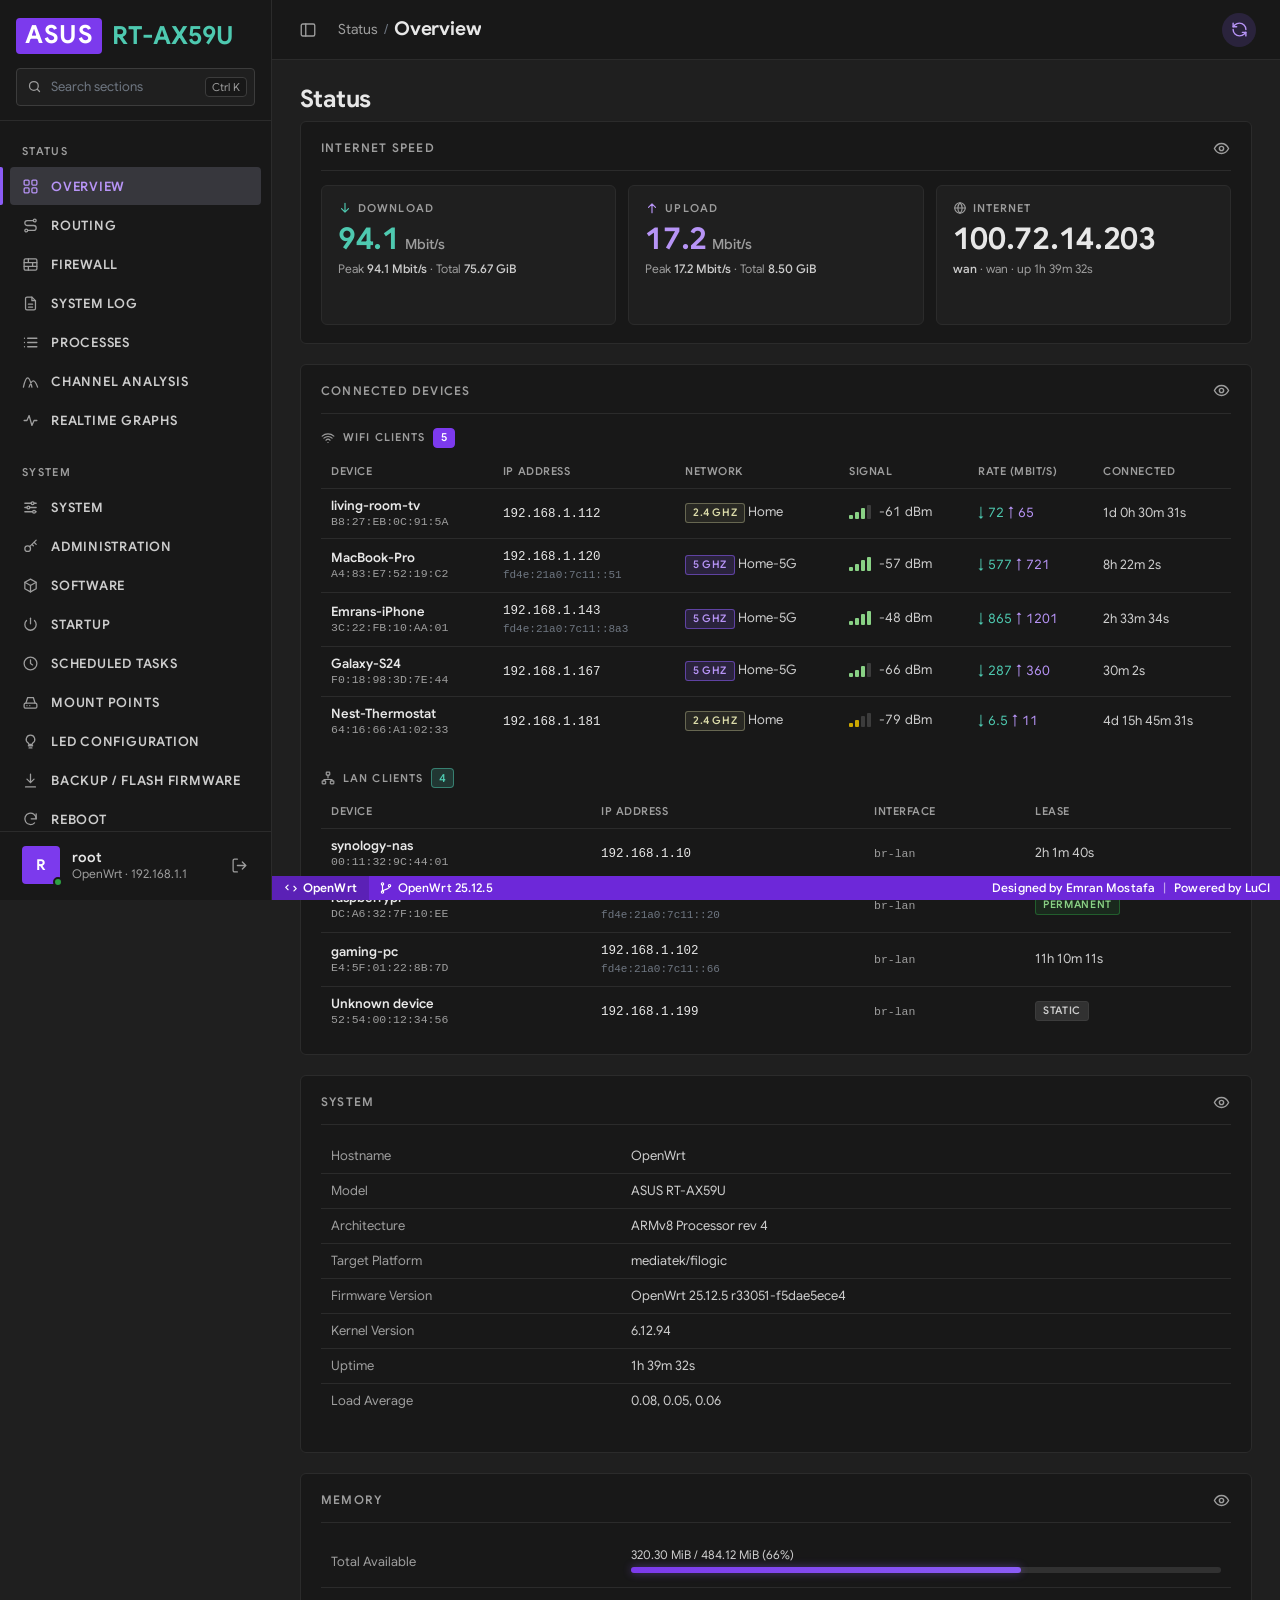
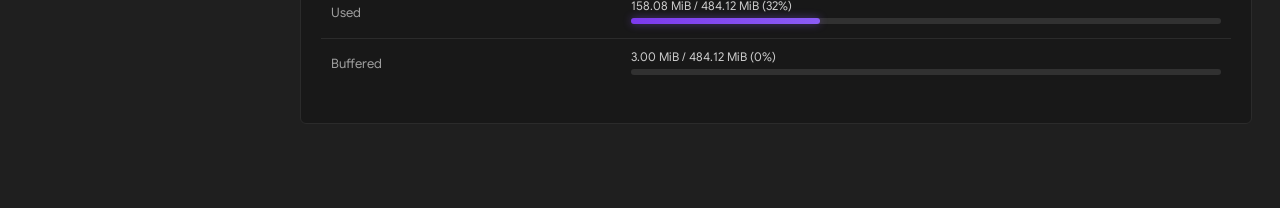
==== preview/index.html @ 1efe2fd7 "Violet: VS Code inspired LuCI theme for OpenWrt 25.12 A dark LuCI theme built for the ASUS RT-AX59U " ====
<!DOCTYPE html>
<!--
  Static preview of the Violet theme (Status > Overview) with fake router data.
  Mirrors the markup produced by header.ut / footer.ut. Serve this folder's
  parent over HTTP (see README) and open /preview/index.html.
-->
<html lang="en" data-darkmode="true">
<head>
	<meta charset="utf-8">
	<title>OpenWrt | Overview</title>
	<meta name="viewport" content="width=device-width, initial-scale=1">
	<link rel="stylesheet" href="../luci-theme-violet/htdocs/luci-static/violet/cascade.css">
	<link rel="icon" href="../luci-theme-violet/htdocs/luci-static/violet/logo.svg" sizes="any">
	<script>
		var m = location.search.match(/mode=(light|dark)/);
		if (m) document.documentElement.setAttribute('data-darkmode', m[1] == 'dark');
	</script>
</head>
<body class="lang_en Overview" data-page="admin-status-overview">
	<aside id="vl-sidebar">
		<a class="brand" href="#" title="ASUS RT-AX59U">
			<span class="brand-vendor">ASUS</span>
			<span class="brand-model">RT-AX59U</span>
		</a>
		<div class="vl-search">
			<svg viewBox="0 0 24 24" fill="none" stroke="currentColor" stroke-width="2" stroke-linecap="round" aria-hidden="true"><circle cx="11" cy="11" r="7"/><path d="m20 20-3.5-3.5"/></svg>
			<input type="search" id="vl-search" placeholder="Search sections" autocomplete="off" spellcheck="false">
			<kbd id="vl-search-kbd">Ctrl K</kbd>
		</div>
		<nav id="vl-nav"><ul class="nav" id="topmenu" style="display:none"></ul></nav>
		<div class="vl-user">
			<span class="vl-avatar">R</span>
			<span class="vl-user-meta">
				<span class="vl-user-name" style="display:block">root</span>
				<span class="vl-user-sub" style="display:block">OpenWrt &middot; 192.168.1.1</span>
			</span>
			<a class="vl-logout" href="#" title="Log out"><svg viewBox="0 0 24 24" fill="none" stroke="currentColor" stroke-width="1.8" stroke-linecap="round" stroke-linejoin="round"><path d="M9 21H5a2 2 0 0 1-2-2V5a2 2 0 0 1 2-2h4M16 17l5-5-5-5M21 12H9"/></svg></a>
		</div>
	</aside>
	<div id="vl-scrim"></div>

	<div id="vl-main">
		<header>
			<button type="button" id="vl-toggle" title="Toggle sidebar"><svg viewBox="0 0 24 24" fill="none" stroke="currentColor" stroke-width="1.8" stroke-linecap="round" stroke-linejoin="round"><rect x="3" y="4" width="18" height="16" rx="2"/><path d="M9 4v16"/></svg></button>
			<div id="vl-crumbs"><span class="crumb">Overview</span></div>
			<div id="indicators" class="pull-right"><span data-indicator="poll-status" data-clickable="true" data-style="active" onclick="var p=this.getAttribute('data-style')=='active';this.setAttribute('data-style',p?'inactive':'active');this.firstChild.data=p?'Paused':'Refreshing'">Refreshing</span></div>
		</header>

		<div id="maincontent" class="container">
			<div id="tabmenu" style="display:none"></div>
			<div id="view">
				<h2 name="content">Status</h2>
				<div id="includes"></div>
			</div>
		</div>

		<footer>
			<a class="sb-item sb-remote" href="#"><svg viewBox="0 0 24 24" fill="none" stroke="currentColor" stroke-width="2" stroke-linecap="round" stroke-linejoin="round"><path d="m7 15-4-4 4-4M17 9l4 4-4 4"/></svg>OpenWrt</a>
			<a class="sb-item sb-hide-sm" href="#"><svg viewBox="0 0 24 24" fill="none" stroke="currentColor" stroke-width="2" stroke-linecap="round" stroke-linejoin="round"><circle cx="6" cy="5" r="2"/><circle cx="6" cy="19" r="2"/><circle cx="18" cy="8" r="2"/><path d="M6 7v10M18 10c0 4-6 3-12 7"/></svg>OpenWrt 25.12.5</a>
			<span class="sb-spacer"></span>
			<ul class="breadcrumb" id="modemenu" style="display:none"></ul>
			<span class="sb-item sb-credit"><span>Designed by Emran Mostafa</span><span class="sb-sep" aria-hidden="true">|</span><a href="#">Powered by LuCI</a></span>
		</footer>
	</div>

	<script src="modules.js"></script>
	<script src="luci-mock.js"></script>
	<script>
		/* Same structure and Hide/Show behaviour as LuCI's view/status/index.js */
		function toggleSection(container, ev) {
			const btn = ev.currentTarget;
			const hide = btn.getAttribute('data-style') != 'active';

			btn.setAttribute('data-style', hide ? 'active' : 'inactive');
			btn.setAttribute('class', hide ? 'label notice' : 'label');
			btn.firstChild.data = hide ? 'Show' : 'Hide';
			btn.blur();

			container.style.display = hide ? 'none' : '';
		}

		function section(title, content) {
			return E('div', { 'class': 'cbi-section fade-in' }, [
				E('div', { 'class': 'cbi-title' }, [
					E('h3', { 'style': 'display: flex; justify-content: space-between' }, [
						title,
						E('span', {
							'class': 'label',
							'style': 'display: flex; align-items: center; justify-content: center; min-width: 4em',
							'data-style': 'inactive',
							'data-indicator': 'poll-status',
							'data-clickable': 'true',
							'click': (ev) => toggleSection(content, ev)
						}, 'Hide')
					])
				]),
				content
			]);
		}

		function tableRows(rows) {
			return E('table', { 'class': 'table' }, rows.map(r => E('tr', { 'class': 'tr' }, [
				E('td', { 'class': 'td left', 'width': '33%' }, r[0]),
				E('td', { 'class': 'td left' }, r[1])
			])));
		}

		function bar(used, total) {
			const pc = Math.floor(used / total * 100);
			return E('div', { 'class': 'cbi-progressbar', 'title': '%1024.2mB / %1024.2mB (%d%%)'.format(used, total, pc) }, E('div', { 'style': 'width:' + pc + '%' }));
		}

		const includes = [ 'view.status.include.00_violet_speed', 'view.status.include.01_violet_clients' ];
		const host = document.getElementById('includes');

		Promise.all(includes.map(n => L.require(n))).then(mods => {
			const containers = mods.map(mod => {
				const c = E('div');
				host.appendChild(section(mod.title, c));
				return c;
			});

			host.appendChild(section('System', tableRows([
				[ 'Hostname', 'OpenWrt' ], [ 'Model', 'ASUS RT-AX59U' ], [ 'Architecture', 'ARMv8 Processor rev 4' ],
				[ 'Target Platform', 'mediatek/filogic' ], [ 'Firmware Version', 'OpenWrt 25.12.5 r33051-f5dae5ece4' ],
				[ 'Kernel Version', '6.12.94' ], [ 'Uptime', '1h 39m 32s' ], [ 'Load Average', '0.08, 0.05, 0.06' ]
			])));

			host.appendChild(section('Memory', tableRows([
				[ 'Total Available', bar(335860736, 507637760) ],
				[ 'Used', bar(165761024, 507637760) ],
				[ 'Buffered', bar(3145728, 507637760) ]
			])));

			const refresh = () => Promise.all(mods.map(m => m.load())).then(results => {
				results.forEach((r, i) => {
					const content = mods[i].render(r);
					containers[i].textContent = '';
					containers[i].appendChild(content);
				});
			});

			refresh();
			setInterval(refresh, 5000);
		}).catch(err => {
			host.appendChild(E('pre', {}, 'Preview error: ' + err + '\n' + (err.stack || '')));
			console.error(err);
		});

		L.require('menu-violet').catch(err => console.error(err));
	</script>
</body>
</html>
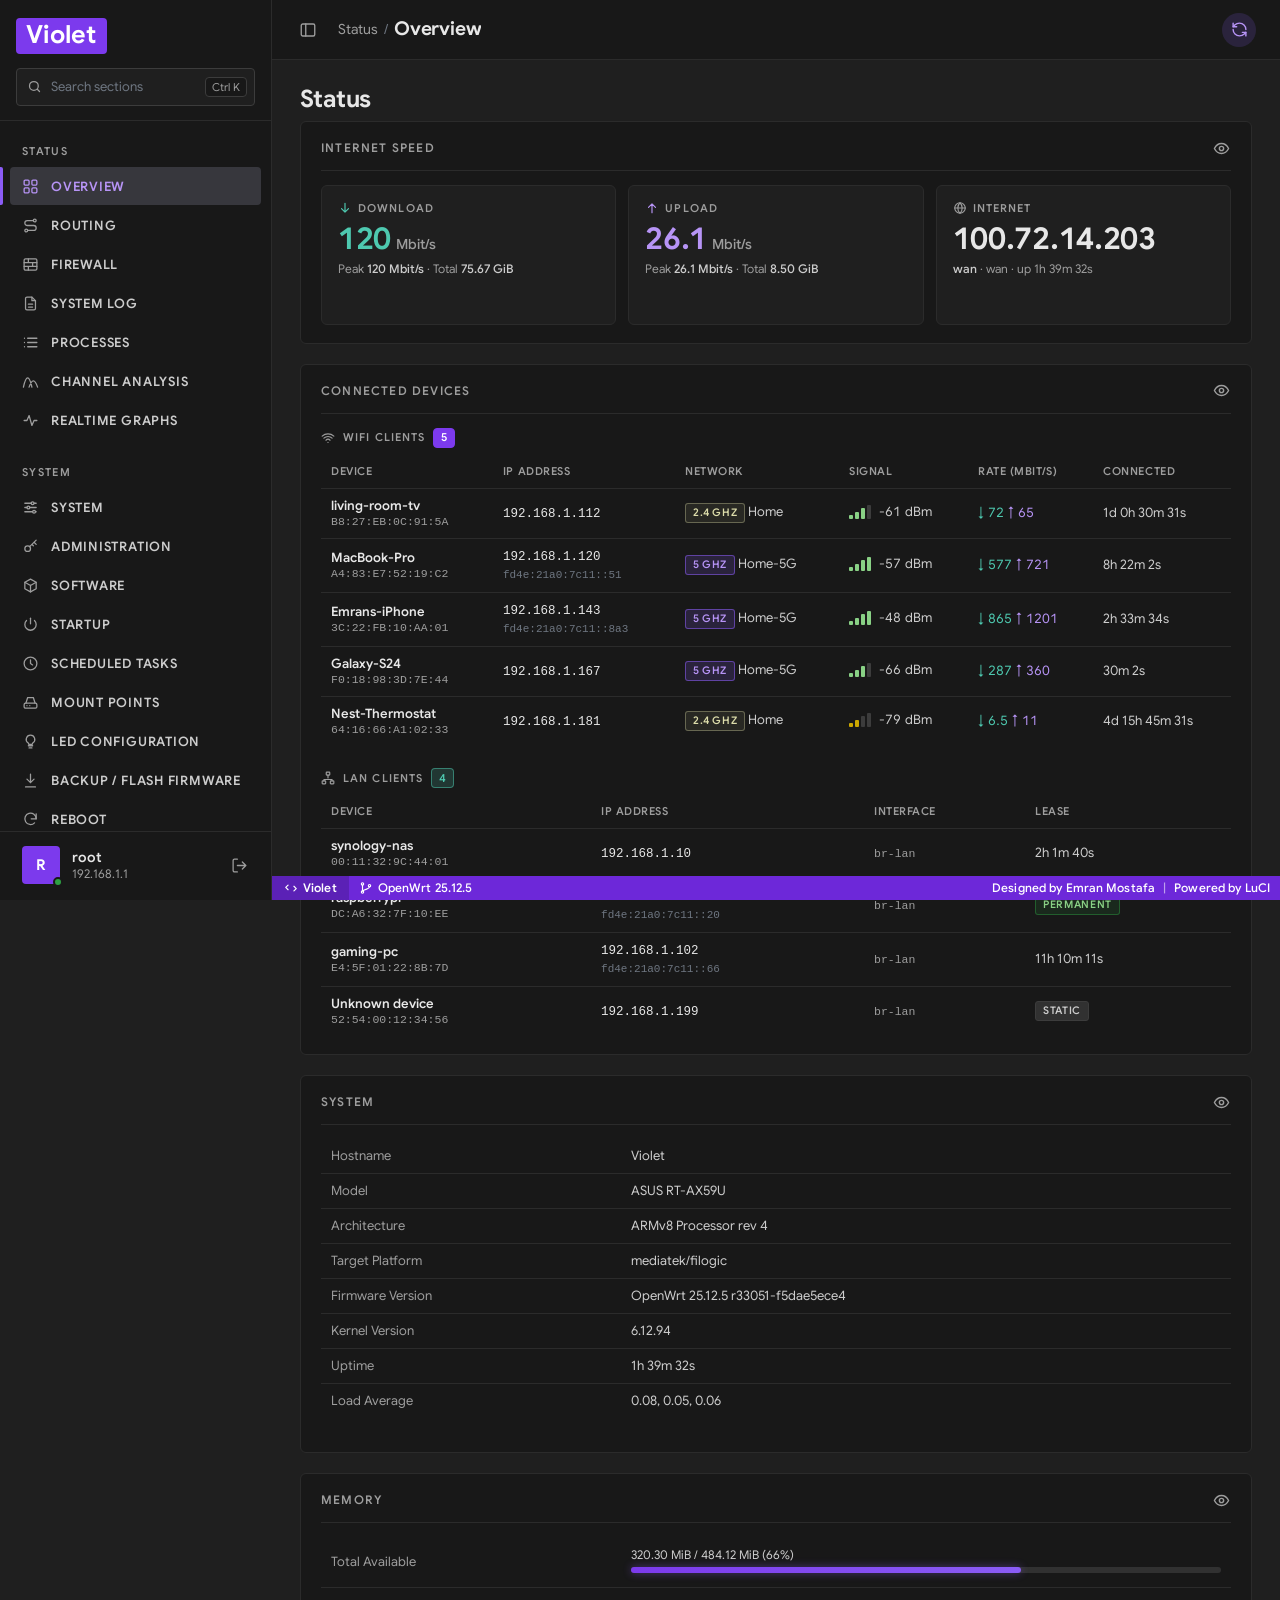
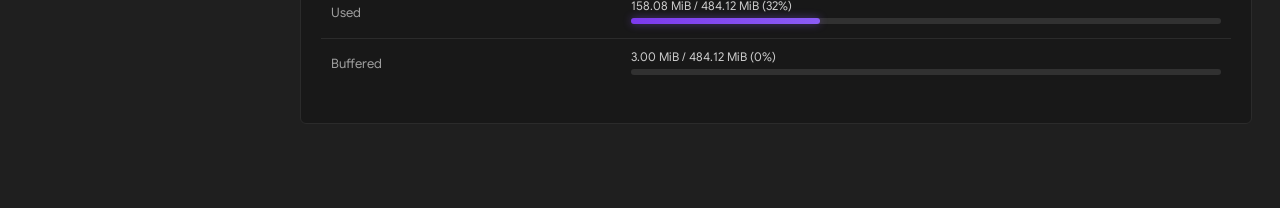
==== commit 77243a96: "Show the router hostname as the sidebar brand - Sidebar and login page show the hostname instead of " ====
--- a/preview/index.html
+++ b/preview/index.html
@@ -18,9 +18,8 @@
 </head>
 <body class="lang_en Overview" data-page="admin-status-overview">
 	<aside id="vl-sidebar">
-		<a class="brand" href="#" title="ASUS RT-AX59U">
-			<span class="brand-vendor">ASUS</span>
-			<span class="brand-model">RT-AX59U</span>
+		<a class="brand" href="#" title="Violet · ASUS RT-AX59U">
+			<span class="brand-name">Violet</span>
 		</a>
 		<div class="vl-search">
 			<svg viewBox="0 0 24 24" fill="none" stroke="currentColor" stroke-width="2" stroke-linecap="round" aria-hidden="true"><circle cx="11" cy="11" r="7"/><path d="m20 20-3.5-3.5"/></svg>
@@ -32,7 +31,7 @@
 			<span class="vl-avatar">R</span>
 			<span class="vl-user-meta">
 				<span class="vl-user-name" style="display:block">root</span>
-				<span class="vl-user-sub" style="display:block">OpenWrt &middot; 192.168.1.1</span>
+				<span class="vl-user-sub" style="display:block" title="ASUS RT-AX59U">192.168.1.1</span>
 			</span>
 			<a class="vl-logout" href="#" title="Log out"><svg viewBox="0 0 24 24" fill="none" stroke="currentColor" stroke-width="1.8" stroke-linecap="round" stroke-linejoin="round"><path d="M9 21H5a2 2 0 0 1-2-2V5a2 2 0 0 1 2-2h4M16 17l5-5-5-5M21 12H9"/></svg></a>
 		</div>
@@ -55,7 +54,7 @@
 		</div>
 
 		<footer>
-			<a class="sb-item sb-remote" href="#"><svg viewBox="0 0 24 24" fill="none" stroke="currentColor" stroke-width="2" stroke-linecap="round" stroke-linejoin="round"><path d="m7 15-4-4 4-4M17 9l4 4-4 4"/></svg>OpenWrt</a>
+			<a class="sb-item sb-remote" href="#"><svg viewBox="0 0 24 24" fill="none" stroke="currentColor" stroke-width="2" stroke-linecap="round" stroke-linejoin="round"><path d="m7 15-4-4 4-4M17 9l4 4-4 4"/></svg>Violet</a>
 			<a class="sb-item sb-hide-sm" href="#"><svg viewBox="0 0 24 24" fill="none" stroke="currentColor" stroke-width="2" stroke-linecap="round" stroke-linejoin="round"><circle cx="6" cy="5" r="2"/><circle cx="6" cy="19" r="2"/><circle cx="18" cy="8" r="2"/><path d="M6 7v10M18 10c0 4-6 3-12 7"/></svg>OpenWrt 25.12.5</a>
 			<span class="sb-spacer"></span>
 			<ul class="breadcrumb" id="modemenu" style="display:none"></ul>
@@ -121,7 +120,7 @@
 			});
 
 			host.appendChild(section('System', tableRows([
-				[ 'Hostname', 'OpenWrt' ], [ 'Model', 'ASUS RT-AX59U' ], [ 'Architecture', 'ARMv8 Processor rev 4' ],
+				[ 'Hostname', 'Violet' ], [ 'Model', 'ASUS RT-AX59U' ], [ 'Architecture', 'ARMv8 Processor rev 4' ],
 				[ 'Target Platform', 'mediatek/filogic' ], [ 'Firmware Version', 'OpenWrt 25.12.5 r33051-f5dae5ece4' ],
 				[ 'Kernel Version', '6.12.94' ], [ 'Uptime', '1h 39m 32s' ], [ 'Load Average', '0.08, 0.05, 0.06' ]
 			])));
